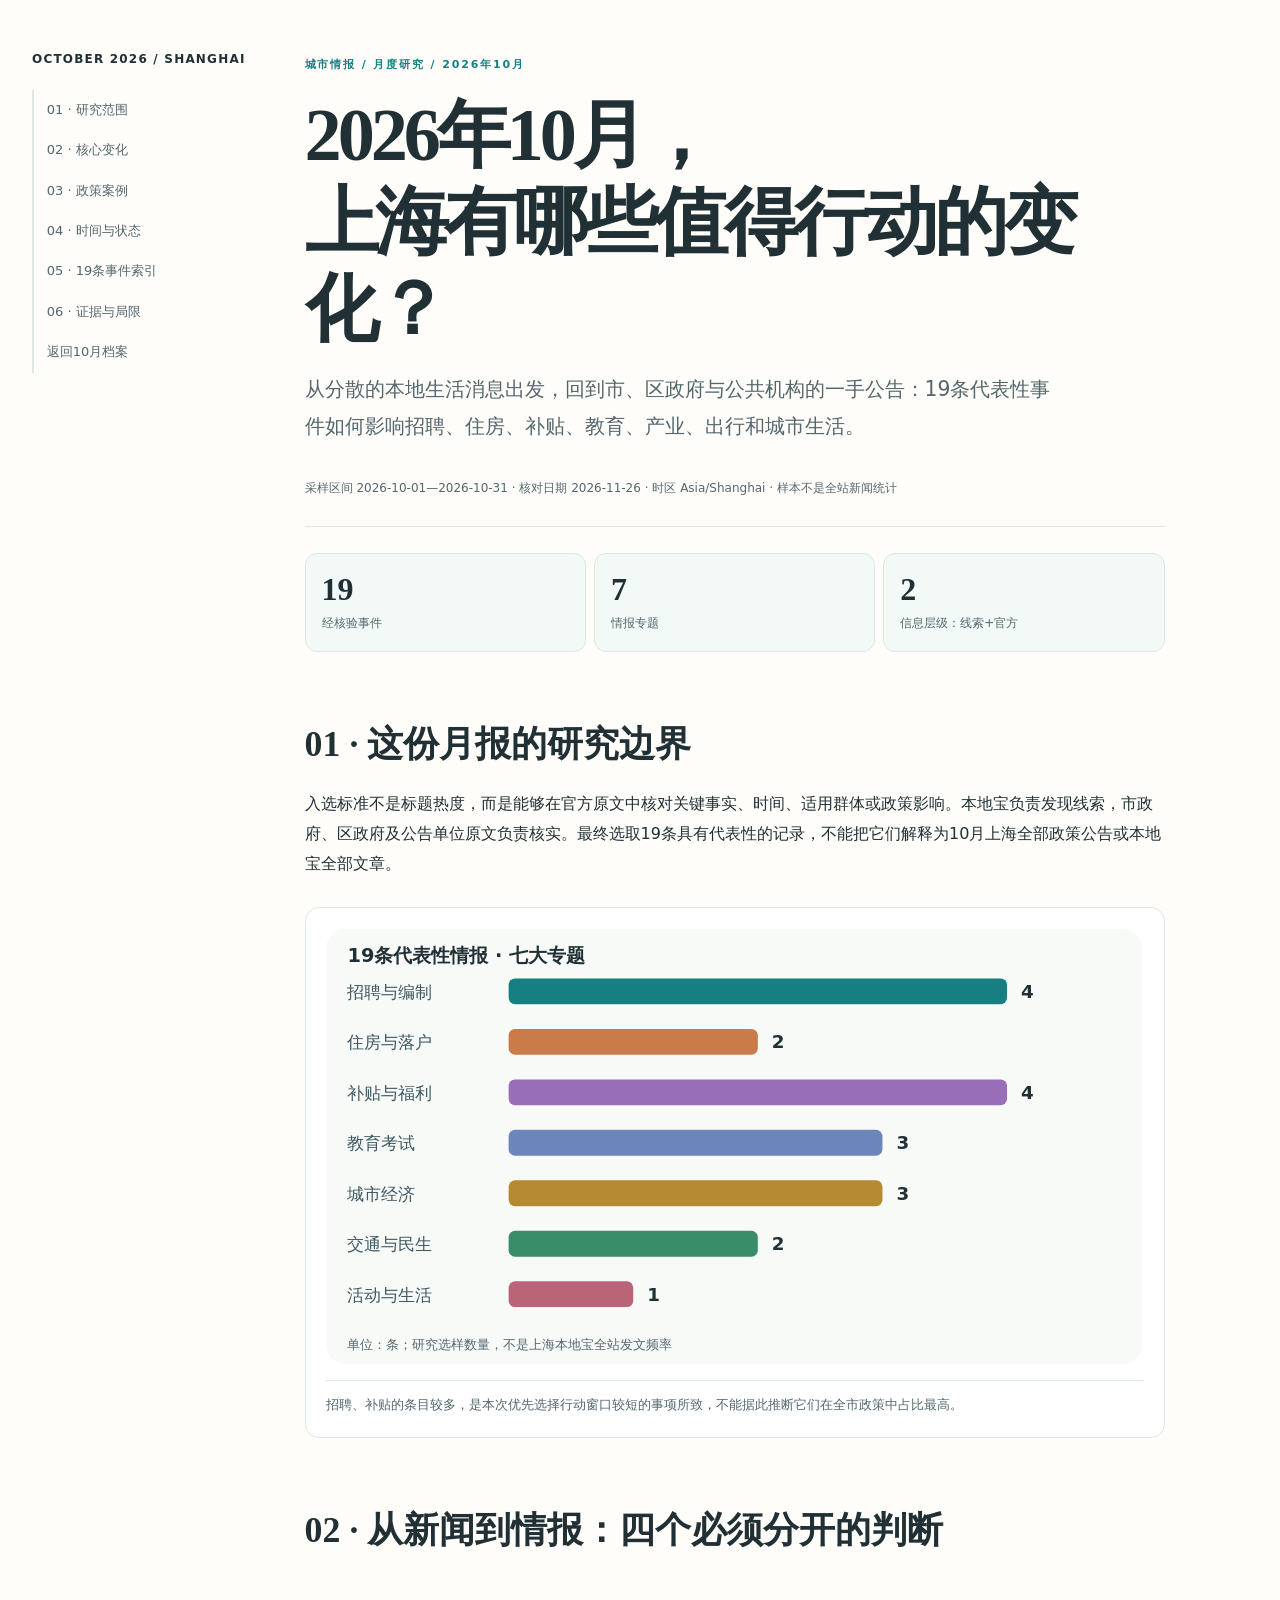
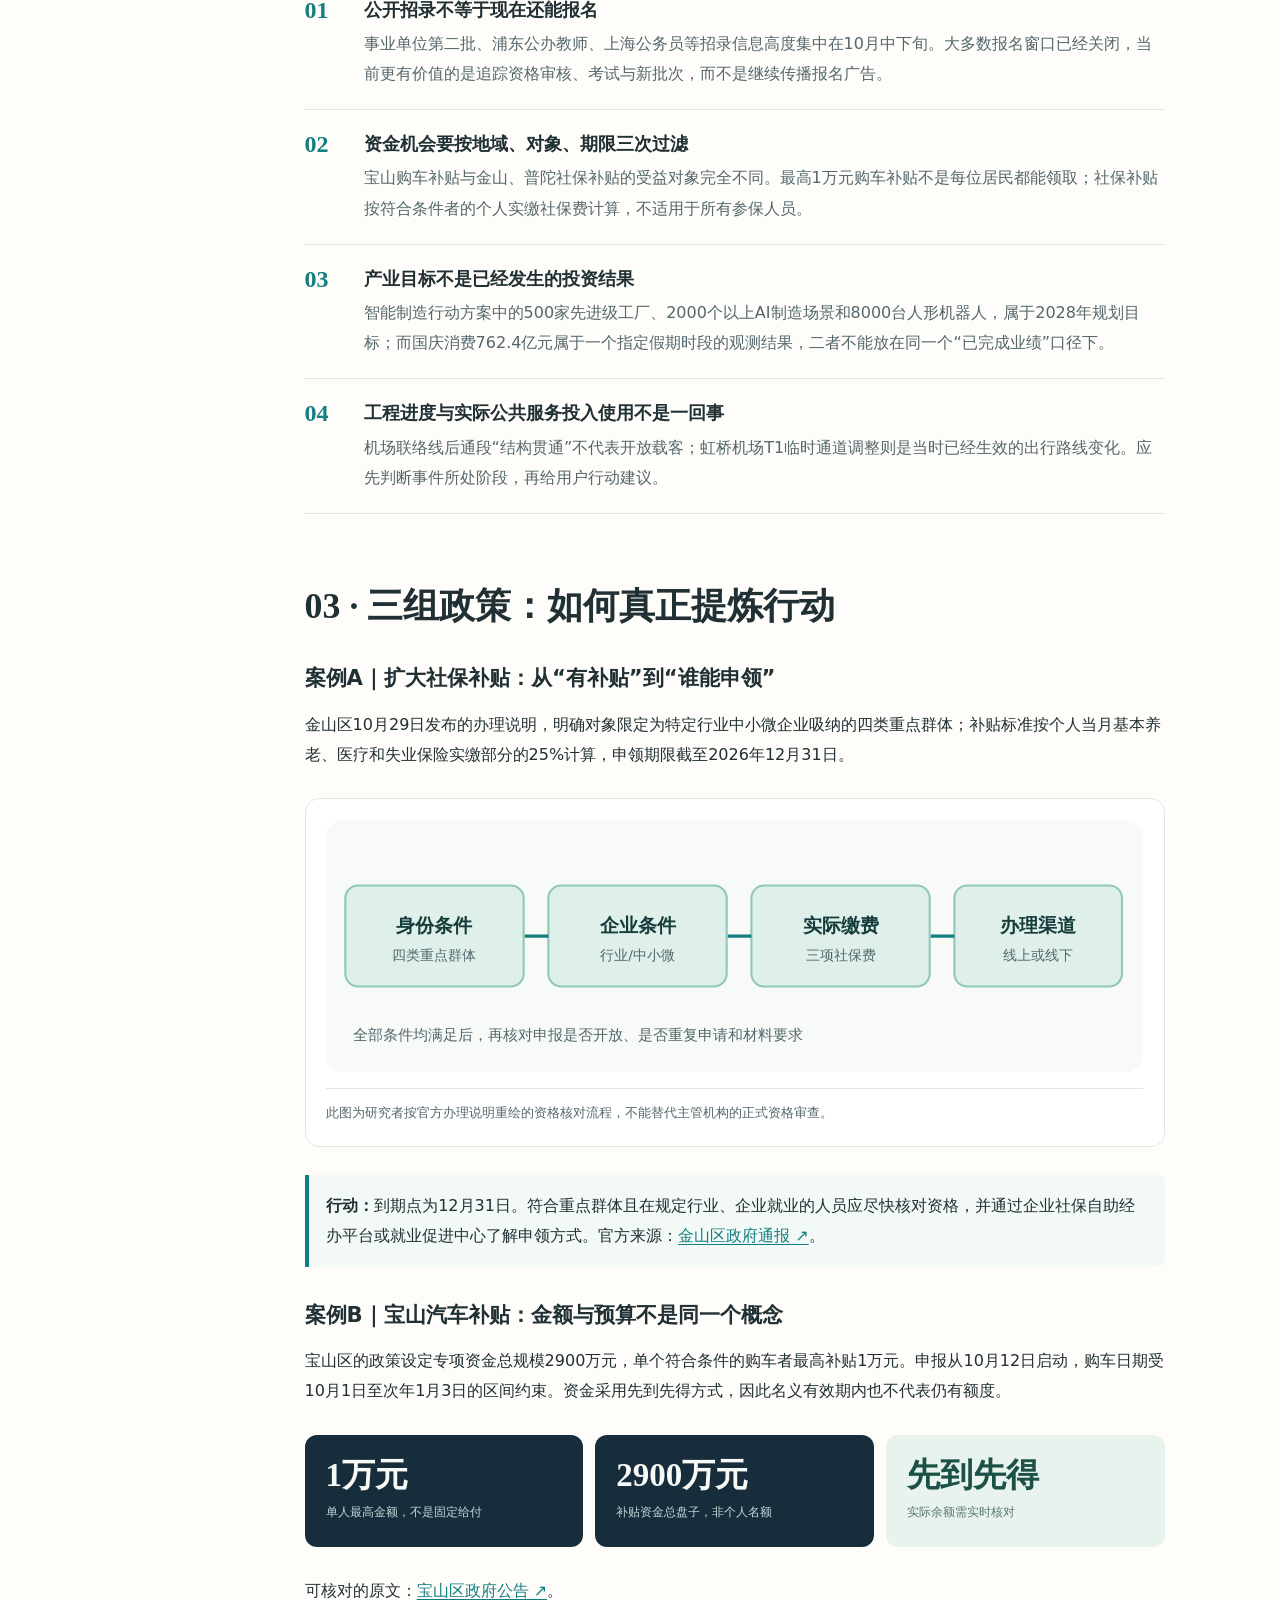
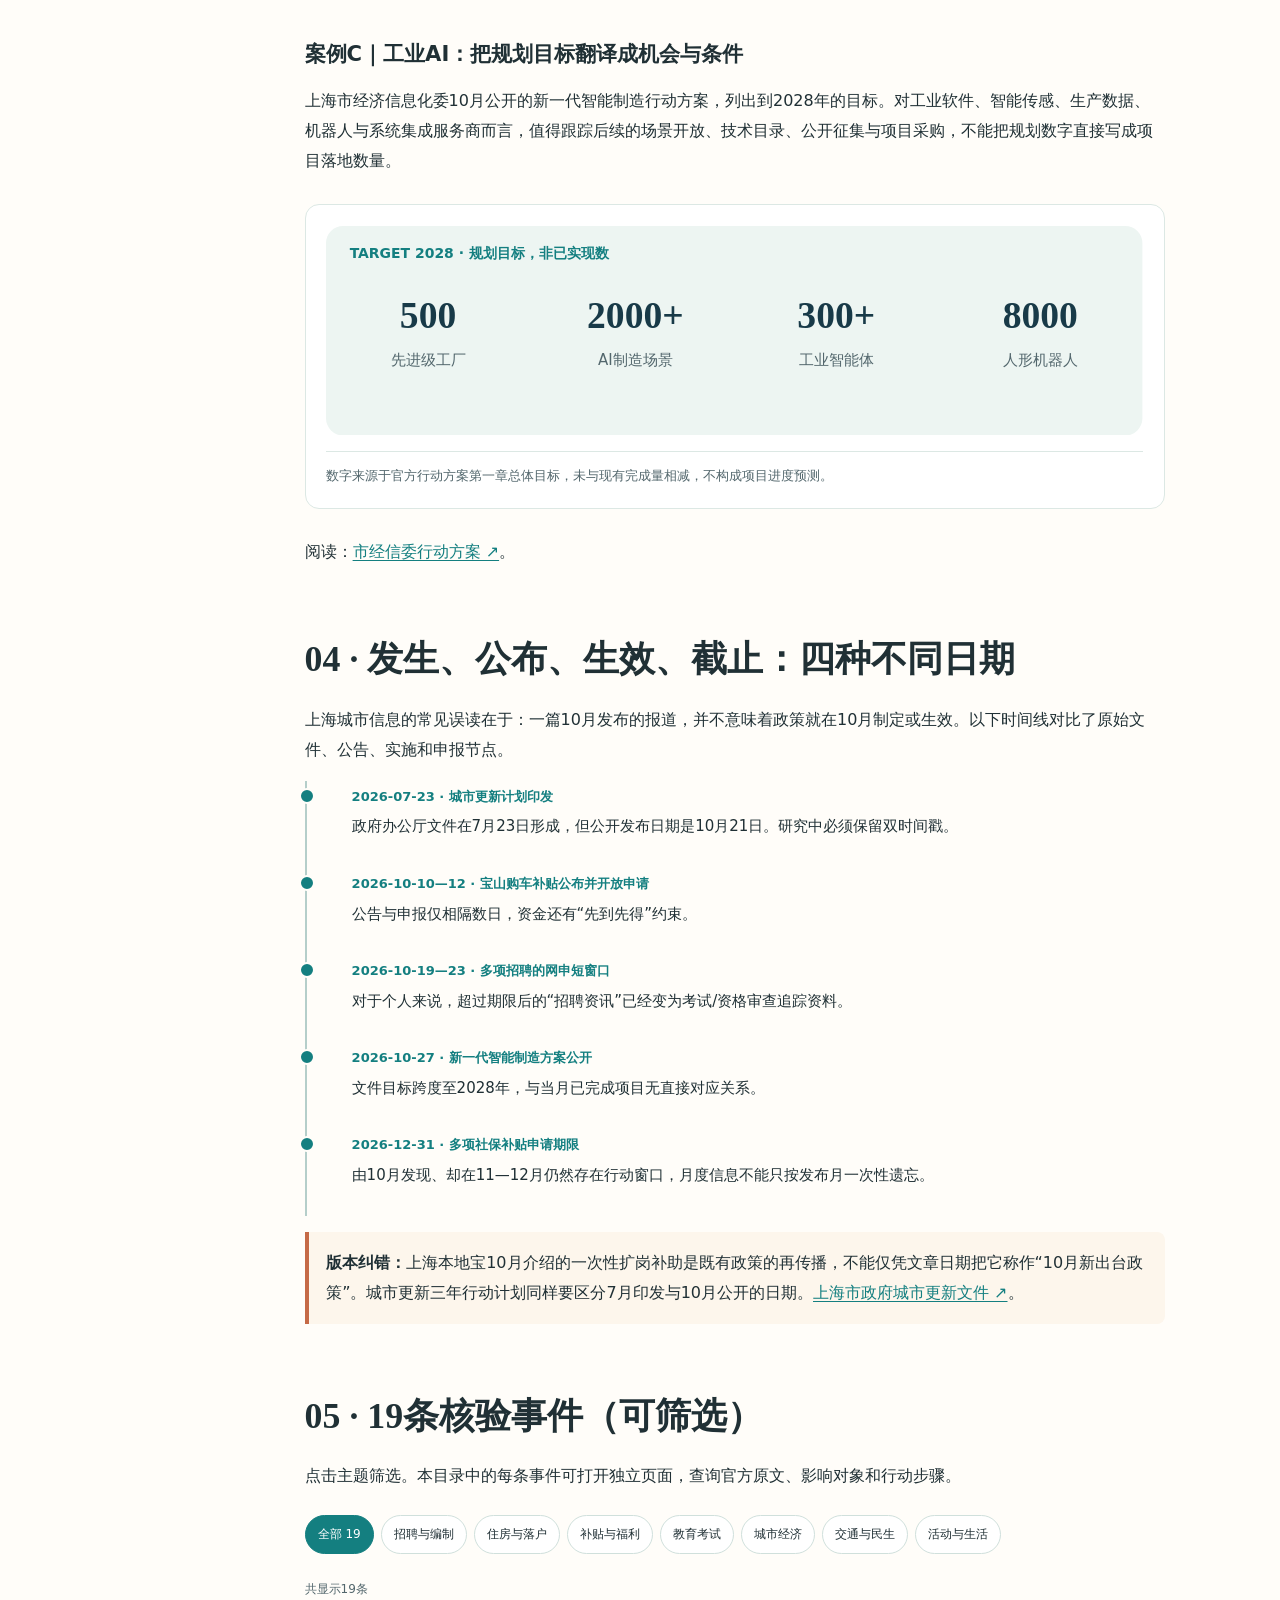
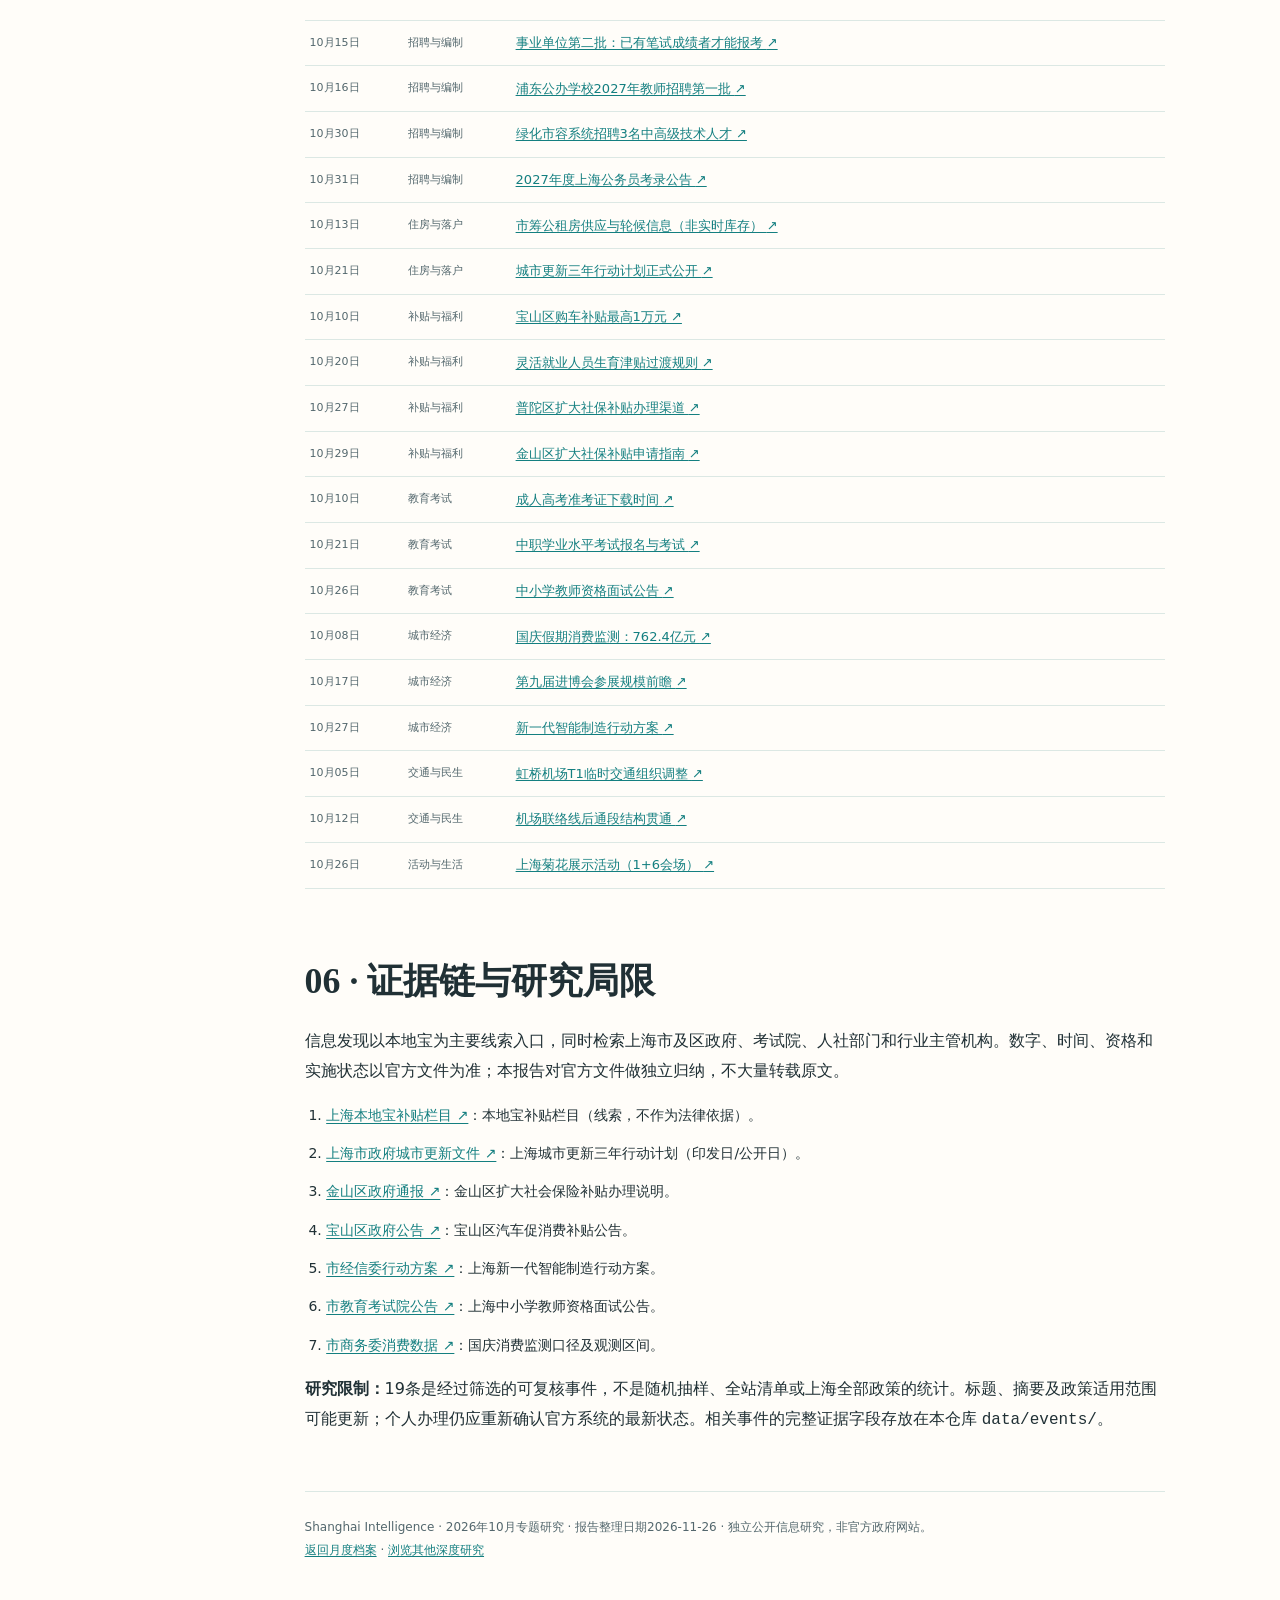
==== content/reports/october-2026-shanghai-intelligence/index.html @ e2b79852 "content: Olah-style October Shanghai monthly research with filterable evidence index" ====
<!doctype html>
<html lang="zh-CN"><head><meta charset="utf-8"><meta name="viewport" content="width=device-width,initial-scale=1">
<meta name="color-scheme" content="light"><meta name="description" content="上海2026年10月19项跨七大专题的城市政策与生活情报：招聘、住房、补贴、教育、经济、交通、活动，基于官方原文的可视化研究。">
<title>上海2026年10月城市情报研究｜Shanghai Intelligence</title>
<style>
:root{--paper:#fffdf9;--ink:#203035;--muted:#53676d;--accent:#147f80;--border:#dce8e4;--surface:#f3f9f6;--orange:#c56a47;--dark:#172d3b}
*{box-sizing:border-box}html{scroll-behavior:smooth}body{background:var(--paper);color:var(--ink);margin:0;font:16px/1.88 system-ui,-apple-system,"PingFang SC","Microsoft YaHei",sans-serif;-webkit-font-smoothing:antialiased}
a{color:var(--accent);text-underline-offset:.18em}a:hover{color:#b36a3f}a:focus-visible,button:focus-visible{outline:3px solid var(--accent);outline-offset:3px}
.skip{position:absolute;left:1rem;top:-100px;background:white;padding:.5rem 1rem;z-index:100}.skip:focus{top:0}
.layout{max-width:1280px;margin:auto;padding:3rem 2rem 7rem;display:grid;grid-template-columns:215px minmax(0,1fr);gap:clamp(2rem,4.5vw,5rem)}.toc{position:sticky;top:2rem;align-self:start;font-size:13px;max-height:calc(100vh - 4rem);overflow-y:auto}.toc strong{display:block;font-size:12px;letter-spacing:.1em;margin-bottom:1.2rem}.toc a{display:block;border-left:2px solid var(--border);padding:.5rem .8rem;text-decoration:none;color:var(--muted)}.toc a:hover{border-color:var(--accent);color:var(--accent)}
article{max-width:860px;min-width:0}.eyebrow{text-transform:uppercase;letter-spacing:.17em;color:var(--accent);font-weight:750;font-size:11px}
h1{font:600 clamp(2.55rem,5.8vw,4.8rem)/1.17 Georgia,"Songti SC","SimSun",serif;letter-spacing:-.055em;margin:.9rem 0 1.15rem}.dek{font-size:clamp(1.11rem,1.8vw,1.27rem);color:var(--muted);line-height:1.8;max-width:750px}.metadata{border-bottom:1px solid var(--border);padding:1rem 0 1.7rem;color:var(--muted);font-size:12px}.summary-grid{display:grid;grid-template-columns:repeat(3,1fr);gap:8px;margin-top:1.6rem}.summary-grid div{border:1px solid var(--border);background:var(--surface);padding:16px;border-radius:12px}.summary-grid strong{font:650 32px/1.2 Georgia,serif;display:block}.summary-grid span{display:block;color:var(--muted);font-size:12px;margin-top:4px}
section{margin-top:4.25rem;scroll-margin-top:2rem}section h2{font:600 clamp(1.65rem,2.8vw,2.25rem)/1.35 Georgia,"Songti SC","SimSun",serif;margin:0 0 1.3rem}section h3{font:600 1.32rem/1.5 system-ui;margin:2rem 0 .7rem}p{margin:1rem 0}figure{margin:1.75rem 0;padding:1.3rem;border-radius:14px;border:1px solid var(--border);background:#fff}figure svg{display:block;max-width:100%;width:100%;height:auto}figcaption{font-size:13px;color:var(--muted);line-height:1.75;border-top:1px solid var(--border);margin-top:1rem;padding-top:.8rem}.note{border-left:4px solid var(--accent);padding:1rem 1.1rem;background:var(--surface);border-radius:0 8px 8px 0}.note.warning{border-color:var(--orange);background:#fdf6ec}.insight{display:grid;grid-template-columns:42px 1fr;gap:17px;padding:20px 0;border-bottom:1px solid var(--border)}.insight .num{font:700 24px/1.2 Georgia;color:var(--accent)}.insight h3{margin:0 0 .4rem;font-size:18px}.insight p{margin:0;color:var(--muted)}
.measures{display:grid;grid-template-columns:repeat(3,1fr);gap:12px;margin:1.8rem 0}.measure{border-radius:12px;background:var(--dark);color:#f7f9f7;padding:21px}.measure strong{font:650 33px/1.2 Georgia;display:block}.measure span{font-size:12px;color:#c6d6d7}.measure.tertiary{background:#e7f3ec;color:#1c5148}.measure.tertiary span{color:#59786e}
.timeline{margin:1rem 0;padding-left:25px;border-left:2px solid #b5ceca}.timeline-item{position:relative;padding:0 0 1.6rem 20px}.timeline-item:before{content:"";position:absolute;left:-33px;top:7px;width:12px;height:12px;border-radius:50%;background:var(--accent);border:2px solid var(--paper)}.timeline-item strong{font-size:13px;color:var(--accent)}.timeline-item p{margin:.1rem 0;font-size:15px}
.control-row{display:flex;flex-wrap:wrap;gap:7px;margin:1.5rem 0}.control-row button{cursor:pointer;background:#fff;border:1px solid #d0e0dc;color:var(--ink);border-radius:20px;padding:7px 12px;font:inherit;font-size:12px}.control-row button[aria-pressed="true"]{background:var(--accent);color:#fff;border-color:var(--accent)}.count{font-size:12px;color:var(--muted)}
.record-list{padding:0;margin:1.2rem 0;list-style:none;border-top:1px solid var(--border)}.record{display:grid;grid-template-columns:88px 98px 1fr;gap:10px;align-items:center;padding:12px 5px;border-bottom:1px solid var(--border);font-size:13px}.record a{line-height:1.55}.record-date,.record-topic{font-size:11px;color:var(--muted)}.record[hidden]{display:none}
.sources{font-size:14px;padding-left:1.35rem}.sources li{margin-bottom:12px;overflow-wrap:anywhere}footer{margin-top:3.5rem;border-top:1px solid var(--border);padding:1.5rem 0;color:var(--muted);font-size:12px}
@media(max-width:900px){.layout{display:block;padding:2rem 1.2rem 5rem}.toc{position:static;max-height:none;border-bottom:1px solid var(--border);padding-bottom:.7rem;margin-bottom:2rem}.toc a{display:inline-block;border-left:0;border-bottom:2px solid transparent;padding:.45rem .3rem}}
@media(max-width:480px){body{font-size:15px}.layout{padding:1.4rem 1rem 4rem}.summary-grid{grid-template-columns:repeat(3,1fr)}.summary-grid div{padding:11px}.summary-grid strong{font-size:25px}.summary-grid span{font-size:10px}.measures{grid-template-columns:1fr}.measure{padding:15px}.measure strong{font-size:26px}.record{grid-template-columns:62px 65px 1fr;gap:5px;font-size:12px}.record-date,.record-topic{font-size:10px}figure{padding:.6rem}section{margin-top:3.1rem}}
@media(prefers-reduced-motion:reduce){html{scroll-behavior:auto}*,*::before,*::after{animation:none!important;transition:none!important}}
@media print{body{background:white;color:black;font-size:11pt}.layout{display:block;padding:0}.toc,.skip,.control-row{display:none!important}figure,.measure,.insight{break-inside:avoid}section{margin-top:1.7rem}.record{break-inside:avoid}}
</style></head><body><a class="skip" href="#content">跳转到正文</a>
<div class="layout"><nav class="toc" aria-label="研究目录"><strong>OCTOBER 2026 / SHANGHAI</strong>
<a href="#overview">01 · 研究范围</a><a href="#signals">02 · 核心变化</a><a href="#cases">03 · 政策案例</a>
<a href="#timing">04 · 时间与状态</a><a href="#records">05 · 19条事件索引</a>
<a href="#sources">06 · 证据与局限</a><a href="/shanghai-intelligence/monthly/2026-10/">返回10月档案</a>
</nav><main id="content"><article>
<header><span class="eyebrow">城市情报 / 月度研究 / 2026年10月</span>
<h1>2026年10月，<br>上海有哪些值得行动的变化？</h1>
<p class="dek">从分散的本地生活消息出发，回到市、区政府与公共机构的一手公告：19条代表性事件如何影响招聘、住房、补贴、教育、产业、出行和城市生活。</p>
<p class="metadata">采样区间 2026-10-01—2026-10-31 · 核对日期 2026-11-26 · 时区 Asia/Shanghai · 样本不是全站新闻统计</p>
<div class="summary-grid"><div><strong>19</strong><span>经核验事件</span></div><div><strong>7</strong><span>情报专题</span></div><div><strong>2</strong><span>信息层级：线索+官方</span></div></div></header>
<section id="overview"><h2>01 · 这份月报的研究边界</h2>
<p>入选标准不是标题热度，而是能够在官方原文中核对关键事实、时间、适用群体或政策影响。本地宝负责发现线索，市政府、区政府及公告单位原文负责核实。最终选取19条具有代表性的记录，不能把它们解释为10月上海全部政策公告或本地宝全部文章。</p>
<figure><svg viewBox="0 0 760 405" role="img" aria-labelledby="fig-topics-title fig-topics-desc" xmlns="http://www.w3.org/2000/svg">
<title id="fig-topics-title">七类主题的研究样本数</title>
<desc id="fig-topics-desc">招聘4条、住房2条、补贴4条、教育3条、经济3条、交通2条、活动1条；合计19条已核验选题，不代表全部文章数量。</desc>
<rect width="760" height="405" rx="18" fill="#f8faf8"/>
<text x="20" y="31" fill="#203035" font-size="18" font-weight="700">19条代表性情报 · 七大专题</text>
<g><text x="20" y="64" fill="#3e5961" font-size="16">招聘与编制</text><rect x="170" y="46" width="464" height="24" rx="6" fill="#177e82"/><text x="647" y="64" fill="#203035" font-size="17" font-weight="700">4</text></g><g><text x="20" y="111" fill="#3e5961" font-size="16">住房与落户</text><rect x="170" y="93" width="232" height="24" rx="6" fill="#c97b49"/><text x="415" y="111" fill="#203035" font-size="17" font-weight="700">2</text></g><g><text x="20" y="158" fill="#3e5961" font-size="16">补贴与福利</text><rect x="170" y="140" width="464" height="24" rx="6" fill="#996eb8"/><text x="647" y="158" fill="#203035" font-size="17" font-weight="700">4</text></g><g><text x="20" y="205" fill="#3e5961" font-size="16">教育考试</text><rect x="170" y="187" width="348" height="24" rx="6" fill="#6b86bb"/><text x="531" y="205" fill="#203035" font-size="17" font-weight="700">3</text></g><g><text x="20" y="252" fill="#3e5961" font-size="16">城市经济</text><rect x="170" y="234" width="348" height="24" rx="6" fill="#b58a33"/><text x="531" y="252" fill="#203035" font-size="17" font-weight="700">3</text></g><g><text x="20" y="299" fill="#3e5961" font-size="16">交通与民生</text><rect x="170" y="281" width="232" height="24" rx="6" fill="#398d69"/><text x="415" y="299" fill="#203035" font-size="17" font-weight="700">2</text></g><g><text x="20" y="346" fill="#3e5961" font-size="16">活动与生活</text><rect x="170" y="328" width="116" height="24" rx="6" fill="#ba6478"/><text x="299" y="346" fill="#203035" font-size="17" font-weight="700">1</text></g>
<text x="20" y="391" fill="#53676d" font-size="12">单位：条；研究选样数量，不是上海本地宝全站发文频率</text>
</svg><figcaption>招聘、补贴的条目较多，是本次优先选择行动窗口较短的事项所致，不能据此推断它们在全市政策中占比最高。</figcaption></figure>
</section>
<section id="signals"><h2>02 · 从新闻到情报：四个必须分开的判断</h2>
<div class="insight"><span class="num">01</span><div><h3>公开招录不等于现在还能报名</h3><p>事业单位第二批、浦东公办教师、上海公务员等招录信息高度集中在10月中下旬。大多数报名窗口已经关闭，当前更有价值的是追踪资格审核、考试与新批次，而不是继续传播报名广告。</p></div></div>
<div class="insight"><span class="num">02</span><div><h3>资金机会要按地域、对象、期限三次过滤</h3><p>宝山购车补贴与金山、普陀社保补贴的受益对象完全不同。最高1万元购车补贴不是每位居民都能领取；社保补贴按符合条件者的个人实缴社保费计算，不适用于所有参保人员。</p></div></div>
<div class="insight"><span class="num">03</span><div><h3>产业目标不是已经发生的投资结果</h3><p>智能制造行动方案中的500家先进级工厂、2000个以上AI制造场景和8000台人形机器人，属于2028年规划目标；而国庆消费762.4亿元属于一个指定假期时段的观测结果，二者不能放在同一个“已完成业绩”口径下。</p></div></div>
<div class="insight"><span class="num">04</span><div><h3>工程进度与实际公共服务投入使用不是一回事</h3><p>机场联络线后通段“结构贯通”不代表开放载客；虹桥机场T1临时通道调整则是当时已经生效的出行路线变化。应先判断事件所处阶段，再给用户行动建议。</p></div></div>
</section>
<section id="cases"><h2>03 · 三组政策：如何真正提炼行动</h2>
<h3>案例A｜扩大社保补贴：从“有补贴”到“谁能申领”</h3>
<p>金山区10月29日发布的办理说明，明确对象限定为特定行业中小微企业吸纳的四类重点群体；补贴标准按个人当月基本养老、医疗和失业保险实缴部分的25%计算，申领期限截至2026年12月31日。</p>
<figure><svg viewBox="0 0 760 235" xmlns="http://www.w3.org/2000/svg" role="img" aria-labelledby="social-title social-desc">
<title id="social-title">社会保险补贴资格判断的四步流程</title><desc id="social-desc">依次核对人员身份、企业行业与规模、实际缴费及申请渠道，最终才可判断是否符合补贴要求。</desc>
<rect width="760" height="235" fill="#f7faf7" rx="16"/>
<g fill="#dff0eb" stroke="#91c8b9" stroke-width="2"><rect x="18" y="61" width="166" height="94" rx="12"/><rect x="207" y="61" width="166" height="94" rx="12"/><rect x="396" y="61" width="166" height="94" rx="12"/><rect x="585" y="61" width="156" height="94" rx="12"/></g>
<g font-size="18" fill="#163d3b" font-weight="700" text-anchor="middle"><text x="101" y="104">身份条件</text><text x="290" y="104">企业条件</text><text x="479" y="104">实际缴费</text><text x="663" y="104">办理渠道</text></g>
<g font-size="13" fill="#53676d" text-anchor="middle"><text x="101" y="130">四类重点群体</text><text x="290" y="130">行业/中小微</text><text x="479" y="130">三项社保费</text><text x="663" y="130">线上或线下</text></g>
<path d="M185 108 H207 M374 108 H396 M563 108 H585" stroke="#147f80" stroke-width="3"/>
<text x="25" y="205" font-size="14" fill="#53676d">全部条件均满足后，再核对申报是否开放、是否重复申请和材料要求</text>
</svg><figcaption>此图为研究者按官方办理说明重绘的资格核对流程，不能替代主管机构的正式资格审查。</figcaption></figure>
<div class="note"><strong>行动：</strong>到期点为12月31日。符合重点群体且在规定行业、企业就业的人员应尽快核对资格，并通过企业社保自助经办平台或就业促进中心了解申领方式。官方来源：<a href="https://www.shanghai.gov.cn/nw17239/20261029/f8ce0cc87a0a4ac1a23df47d283792b6.html" rel="noopener noreferrer" target="_blank">金山区政府通报 ↗</a>。</div>
<h3>案例B｜宝山汽车补贴：金额与预算不是同一个概念</h3>
<p>宝山区的政策设定专项资金总规模2900万元，单个符合条件的购车者最高补贴1万元。申报从10月12日启动，购车日期受10月1日至次年1月3日的区间约束。资金采用先到先得方式，因此名义有效期内也不代表仍有额度。</p>
<div class="measures"><div class="measure"><strong>1万元</strong><span>单人最高金额，不是固定给付</span></div><div class="measure"><strong>2900万元</strong><span>补贴资金总盘子，非个人名额</span></div><div class="measure tertiary"><strong>先到先得</strong><span>实际余额需实时核对</span></div></div>
<p>可核对的原文：<a href="https://www.shanghai.gov.cn/nw17239/20261010/04f1cdb21dbd437f953118eec2b263bb.html" rel="noopener noreferrer" target="_blank">宝山区政府公告 ↗</a>。</p>
<h3>案例C｜工业AI：把规划目标翻译成机会与条件</h3>
<p>上海市经济信息化委10月公开的新一代智能制造行动方案，列出到2028年的目标。对工业软件、智能传感、生产数据、机器人与系统集成服务商而言，值得跟踪后续的场景开放、技术目录、公开征集与项目采购，不能把规划数字直接写成项目落地数量。</p>
<figure><svg viewBox="0 0 760 195" role="img" aria-labelledby="ai-title ai-desc" xmlns="http://www.w3.org/2000/svg">
<title id="ai-title">上海2028年智能制造行动方案的四个规划指标</title><desc id="ai-desc">500家先进级智能工厂、2000个以上人工智能制造场景、300个以上高水平智能体、推动8000台人形机器人进入工厂；均为未来规划目标。</desc>
<rect width="760" height="195" fill="#edf5f2" rx="16"/>
<g fill="#183a48" font-family="Georgia,serif" font-weight="700" font-size="35" text-anchor="middle">
<text x="95" y="95">500</text><text x="288" y="95">2000+</text><text x="475" y="95">300+</text><text x="665" y="95">8000</text></g>
<g fill="#53676d" font-size="14" text-anchor="middle"><text x="95" y="129">先进级工厂</text><text x="288" y="129">AI制造场景</text><text x="475" y="129">工业智能体</text><text x="665" y="129">人形机器人</text></g>
<text x="22" y="30" font-size="13" fill="#147f80" font-weight="700">TARGET 2028 · 规划目标，非已实现数</text>
</svg><figcaption>数字来源于官方行动方案第一章总体目标，未与现有完成量相减，不构成项目进度预测。</figcaption></figure>
<p>阅读：<a href="https://www.shanghai.gov.cn/gwk/search/content/b04b3f2de4c44304ae05dcf3d7e1f6f8" rel="noopener noreferrer" target="_blank">市经信委行动方案 ↗</a>。</p>
</section>
<section id="timing"><h2>04 · 发生、公布、生效、截止：四种不同日期</h2>
<p>上海城市信息的常见误读在于：一篇10月发布的报道，并不意味着政策就在10月制定或生效。以下时间线对比了原始文件、公告、实施和申报节点。</p>
<div class="timeline">
<div class="timeline-item"><strong>2026-07-23 · 城市更新计划印发</strong><p>政府办公厅文件在7月23日形成，但公开发布日期是10月21日。研究中必须保留双时间戳。</p></div>
<div class="timeline-item"><strong>2026-10-10—12 · 宝山购车补贴公布并开放申请</strong><p>公告与申报仅相隔数日，资金还有“先到先得”约束。</p></div>
<div class="timeline-item"><strong>2026-10-19—23 · 多项招聘的网申短窗口</strong><p>对于个人来说，超过期限后的“招聘资讯”已经变为考试/资格审查追踪资料。</p></div>
<div class="timeline-item"><strong>2026-10-27 · 新一代智能制造方案公开</strong><p>文件目标跨度至2028年，与当月已完成项目无直接对应关系。</p></div>
<div class="timeline-item"><strong>2026-12-31 · 多项社保补贴申请期限</strong><p>由10月发现、却在11—12月仍然存在行动窗口，月度信息不能只按发布月一次性遗忘。</p></div>
</div>
<div class="note warning"><strong>版本纠错：</strong>上海本地宝10月介绍的一次性扩岗补助是既有政策的再传播，不能仅凭文章日期把它称作“10月新出台政策”。城市更新三年行动计划同样要区分7月印发与10月公开的日期。<a href="https://www.shanghai.gov.cn/nw44142/20261021/4f07ab8fed2e4eb4b457b3eb519c3af1.html" rel="noopener noreferrer" target="_blank">上海市政府城市更新文件 ↗</a>。</div>
</section>
<section id="records"><h2>05 · 19条核验事件（可筛选）</h2>
<p>点击主题筛选。本目录中的每条事件可打开独立页面，查询官方原文、影响对象和行动步骤。</p>
<div class="control-row" role="group" aria-label="专题筛选">
<button type="button" data-filter="all" aria-pressed="true">全部 19</button><button type="button" data-filter="jobs" aria-pressed="false">招聘与编制</button><button type="button" data-filter="housing" aria-pressed="false">住房与落户</button><button type="button" data-filter="benefits" aria-pressed="false">补贴与福利</button><button type="button" data-filter="education" aria-pressed="false">教育考试</button><button type="button" data-filter="economy" aria-pressed="false">城市经济</button><button type="button" data-filter="mobility" aria-pressed="false">交通与民生</button><button type="button" data-filter="lifestyle" aria-pressed="false">活动与生活</button></div>
<p class="count" id="filter-count" aria-live="polite">共显示19条</p>
<ol class="record-list" id="record-list"><li class="record" data-topic="jobs"><span class="record-date">10月15日</span><span class="record-topic">招聘与编制</span><a href="/shanghai-intelligence/events/sh-oct2026-public-institution-recruitment/">事业单位第二批：已有笔试成绩者才能报考 <span aria-hidden="true">↗</span></a></li><li class="record" data-topic="jobs"><span class="record-date">10月16日</span><span class="record-topic">招聘与编制</span><a href="/shanghai-intelligence/events/pudong-oct2026-teacher-recruitment-2027/">浦东公办学校2027年教师招聘第一批 <span aria-hidden="true">↗</span></a></li><li class="record" data-topic="jobs"><span class="record-date">10月30日</span><span class="record-topic">招聘与编制</span><a href="/shanghai-intelligence/events/sh-oct2026-greenery-specialist-recruitment/">绿化市容系统招聘3名中高级技术人才 <span aria-hidden="true">↗</span></a></li><li class="record" data-topic="jobs"><span class="record-date">10月31日</span><span class="record-topic">招聘与编制</span><a href="/shanghai-intelligence/events/sh-oct2026-civil-service-2027/">2027年度上海公务员考录公告 <span aria-hidden="true">↗</span></a></li><li class="record" data-topic="housing"><span class="record-date">10月13日</span><span class="record-topic">住房与落户</span><a href="/shanghai-intelligence/events/sh-oct2026-rental-housing-public-supply/">市筹公租房供应与轮候信息（非实时库存） <span aria-hidden="true">↗</span></a></li><li class="record" data-topic="housing"><span class="record-date">10月21日</span><span class="record-topic">住房与落户</span><a href="/shanghai-intelligence/events/sh-oct2026-urban-renewal-2026-2028/">城市更新三年行动计划正式公开 <span aria-hidden="true">↗</span></a></li><li class="record" data-topic="benefits"><span class="record-date">10月10日</span><span class="record-topic">补贴与福利</span><a href="/shanghai-intelligence/events/baoshan-oct2026-car-purchase-subsidy/">宝山区购车补贴最高1万元 <span aria-hidden="true">↗</span></a></li><li class="record" data-topic="benefits"><span class="record-date">10月20日</span><span class="record-topic">补贴与福利</span><a href="/shanghai-intelligence/events/sh-oct2026-flexible-employment-maternity/">灵活就业人员生育津贴过渡规则 <span aria-hidden="true">↗</span></a></li><li class="record" data-topic="benefits"><span class="record-date">10月27日</span><span class="record-topic">补贴与福利</span><a href="/shanghai-intelligence/events/putuo-oct2026-expanded-social-insurance-guide/">普陀区扩大社保补贴办理渠道 <span aria-hidden="true">↗</span></a></li><li class="record" data-topic="benefits"><span class="record-date">10月29日</span><span class="record-topic">补贴与福利</span><a href="/shanghai-intelligence/events/jinshan-oct2026-expanded-social-insurance/">金山区扩大社保补贴申请指南 <span aria-hidden="true">↗</span></a></li><li class="record" data-topic="education"><span class="record-date">10月10日</span><span class="record-topic">教育考试</span><a href="/shanghai-intelligence/events/sh-oct2026-adult-exam-ticket/">成人高考准考证下载时间 <span aria-hidden="true">↗</span></a></li><li class="record" data-topic="education"><span class="record-date">10月21日</span><span class="record-topic">教育考试</span><a href="/shanghai-intelligence/events/sh-oct2026-vocational-academic-exam/">中职学业水平考试报名与考试 <span aria-hidden="true">↗</span></a></li><li class="record" data-topic="education"><span class="record-date">10月26日</span><span class="record-topic">教育考试</span><a href="/shanghai-intelligence/events/sh-oct2026-teacher-cert-interview/">中小学教师资格面试公告 <span aria-hidden="true">↗</span></a></li><li class="record" data-topic="economy"><span class="record-date">10月08日</span><span class="record-topic">城市经济</span><a href="/shanghai-intelligence/events/sh-oct2026-national-day-consumption-data/">国庆假期消费监测：762.4亿元 <span aria-hidden="true">↗</span></a></li><li class="record" data-topic="economy"><span class="record-date">10月17日</span><span class="record-topic">城市经济</span><a href="/shanghai-intelligence/events/sh-oct2026-ciie-exhibitor-brief/">第九届进博会参展规模前瞻 <span aria-hidden="true">↗</span></a></li><li class="record" data-topic="economy"><span class="record-date">10月27日</span><span class="record-topic">城市经济</span><a href="/shanghai-intelligence/events/sh-oct2026-ai-manufacturing-plan/">新一代智能制造行动方案 <span aria-hidden="true">↗</span></a></li><li class="record" data-topic="mobility"><span class="record-date">10月05日</span><span class="record-topic">交通与民生</span><a href="/shanghai-intelligence/events/sh-oct2026-hongqiao-airport-t1-walkway/">虹桥机场T1临时交通组织调整 <span aria-hidden="true">↗</span></a></li><li class="record" data-topic="mobility"><span class="record-date">10月12日</span><span class="record-topic">交通与民生</span><a href="/shanghai-intelligence/events/sh-oct2026-airport-link-structural-progress/">机场联络线后通段结构贯通 <span aria-hidden="true">↗</span></a></li><li class="record" data-topic="lifestyle"><span class="record-date">10月26日</span><span class="record-topic">活动与生活</span><a href="/shanghai-intelligence/events/sh-oct2026-chrysanthemum-citywide-festival/">上海菊花展示活动（1+6会场） <span aria-hidden="true">↗</span></a></li></ol>
</section>
<section id="sources"><h2>06 · 证据链与研究局限</h2>
<p>信息发现以本地宝为主要线索入口，同时检索上海市及区政府、考试院、人社部门和行业主管机构。数字、时间、资格和实施状态以官方文件为准；本报告对官方文件做独立归纳，不大量转载原文。</p>
<ol class="sources">
<li><a href="https://sh.bendibao.com/zffw/butie/list2.htm" rel="noopener noreferrer" target="_blank">上海本地宝补贴栏目 ↗</a>：本地宝补贴栏目（线索，不作为法律依据）。</li>
<li><a href="https://www.shanghai.gov.cn/nw44142/20261021/4f07ab8fed2e4eb4b457b3eb519c3af1.html" rel="noopener noreferrer" target="_blank">上海市政府城市更新文件 ↗</a>：上海城市更新三年行动计划（印发日/公开日）。</li>
<li><a href="https://www.shanghai.gov.cn/nw17239/20261029/f8ce0cc87a0a4ac1a23df47d283792b6.html" rel="noopener noreferrer" target="_blank">金山区政府通报 ↗</a>：金山区扩大社会保险补贴办理说明。</li>
<li><a href="https://www.shanghai.gov.cn/nw17239/20261010/04f1cdb21dbd437f953118eec2b263bb.html" rel="noopener noreferrer" target="_blank">宝山区政府公告 ↗</a>：宝山区汽车促消费补贴公告。</li>
<li><a href="https://www.shanghai.gov.cn/gwk/search/content/b04b3f2de4c44304ae05dcf3d7e1f6f8" rel="noopener noreferrer" target="_blank">市经信委行动方案 ↗</a>：上海新一代智能制造行动方案。</li>
<li><a href="https://www.shmeea.edu.cn/page/05500/20261026/20640.html" rel="noopener noreferrer" target="_blank">市教育考试院公告 ↗</a>：上海中小学教师资格面试公告。</li>
<li><a href="https://www.shanghai.gov.cn/nw31406/20261008/42d702238eae47269468849d17a93448.html" rel="noopener noreferrer" target="_blank">市商务委消费数据 ↗</a>：国庆消费监测口径及观测区间。</li>
</ol>
<p><strong>研究限制：</strong>19条是经过筛选的可复核事件，不是随机抽样、全站清单或上海全部政策的统计。标题、摘要及政策适用范围可能更新；个人办理仍应重新确认官方系统的最新状态。相关事件的完整证据字段存放在本仓库 <code>data/events/</code>。</p>
</section>
<footer>Shanghai Intelligence · 2026年10月专题研究 · 报告整理日期2026-11-26 · 独立公开信息研究，非官方政府网站。<br>
<a href="/shanghai-intelligence/monthly/2026-10/">返回月度档案</a> · <a href="/shanghai-intelligence/reports/">浏览其他深度研究</a></footer>
</article></main></div>
<script>(function(){"use strict";var buttons=[...document.querySelectorAll("[data-filter]")],rows=[...document.querySelectorAll(".record")],count=document.querySelector("#filter-count");
function select(topic){var shown=0;rows.forEach(function(row){var keep=topic==="all"||row.dataset.topic===topic;row.hidden=!keep;if(keep)shown++;});buttons.forEach(function(button){button.setAttribute("aria-pressed",String(button.dataset.filter===topic));});count.textContent="共显示"+shown+"条";}
buttons.forEach(function(button){button.addEventListener("click",function(){select(button.dataset.filter);});});select("all");})();</script>
</body></html>
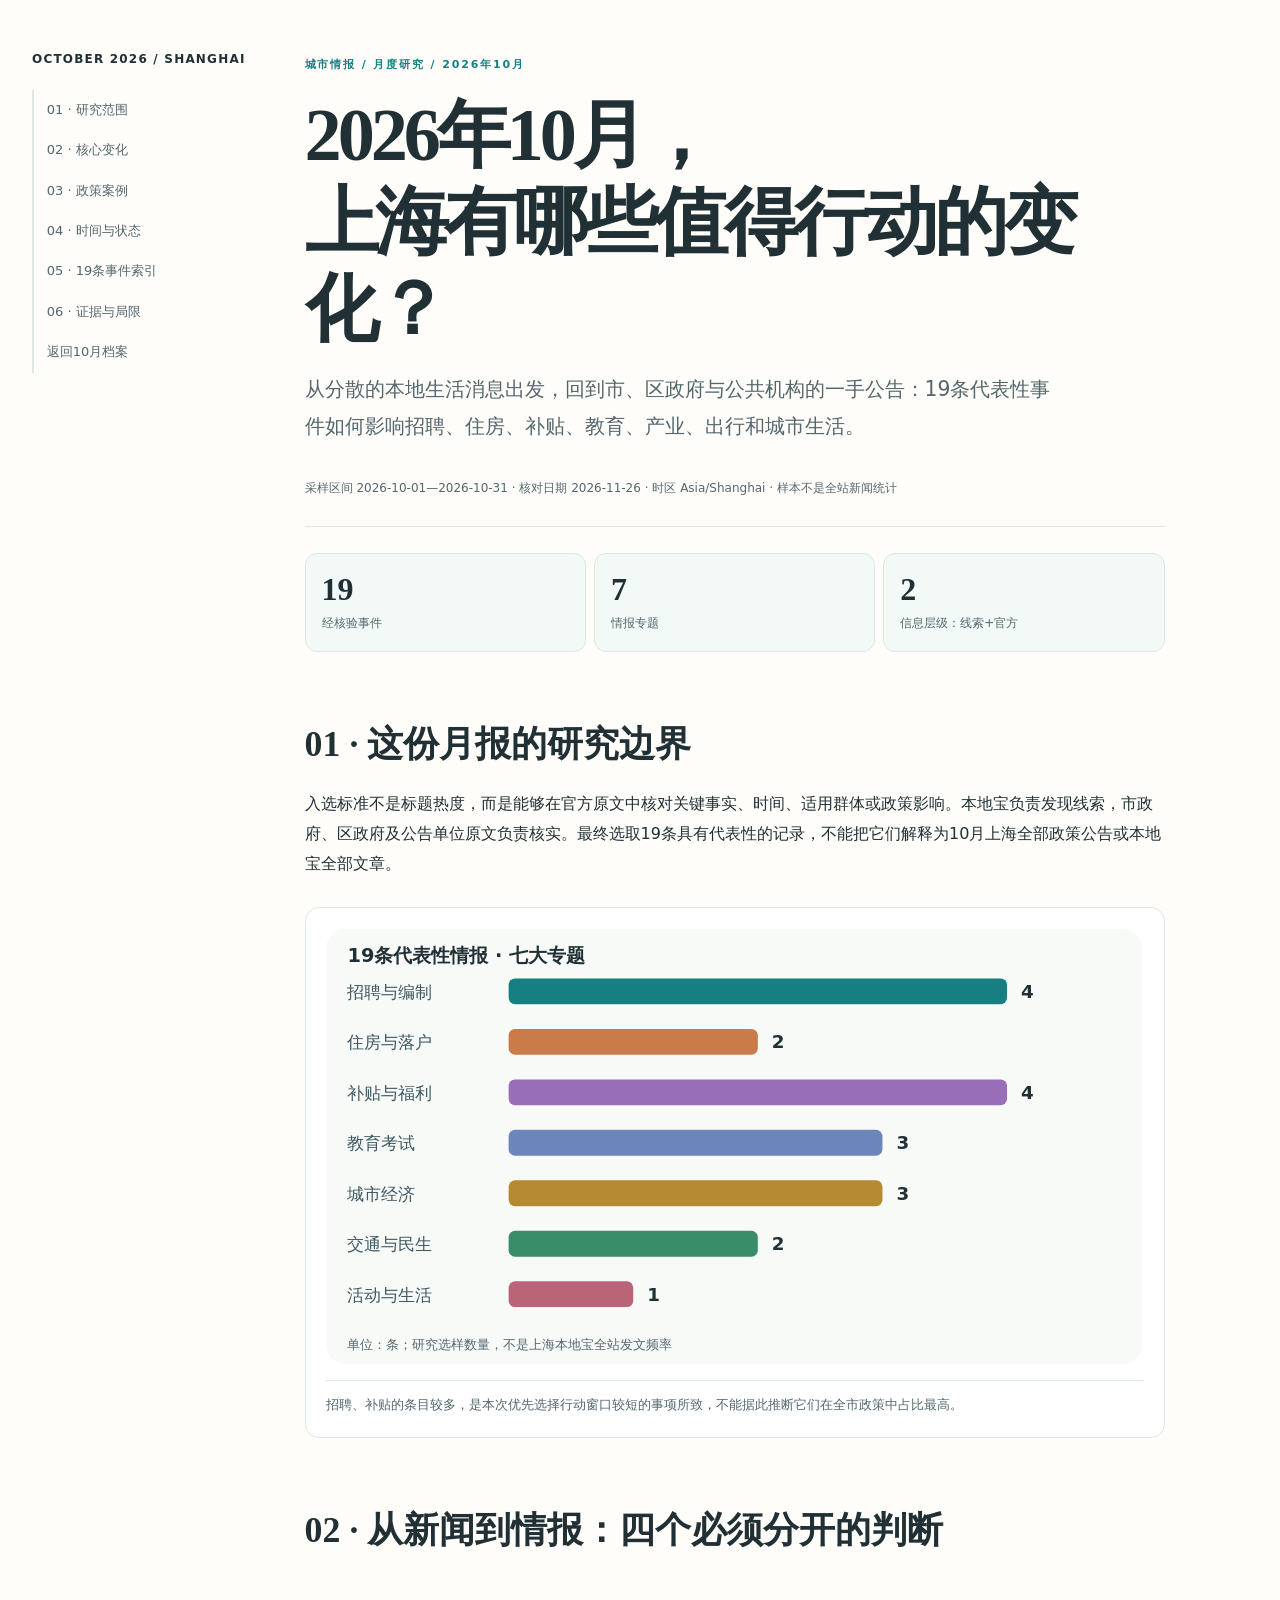
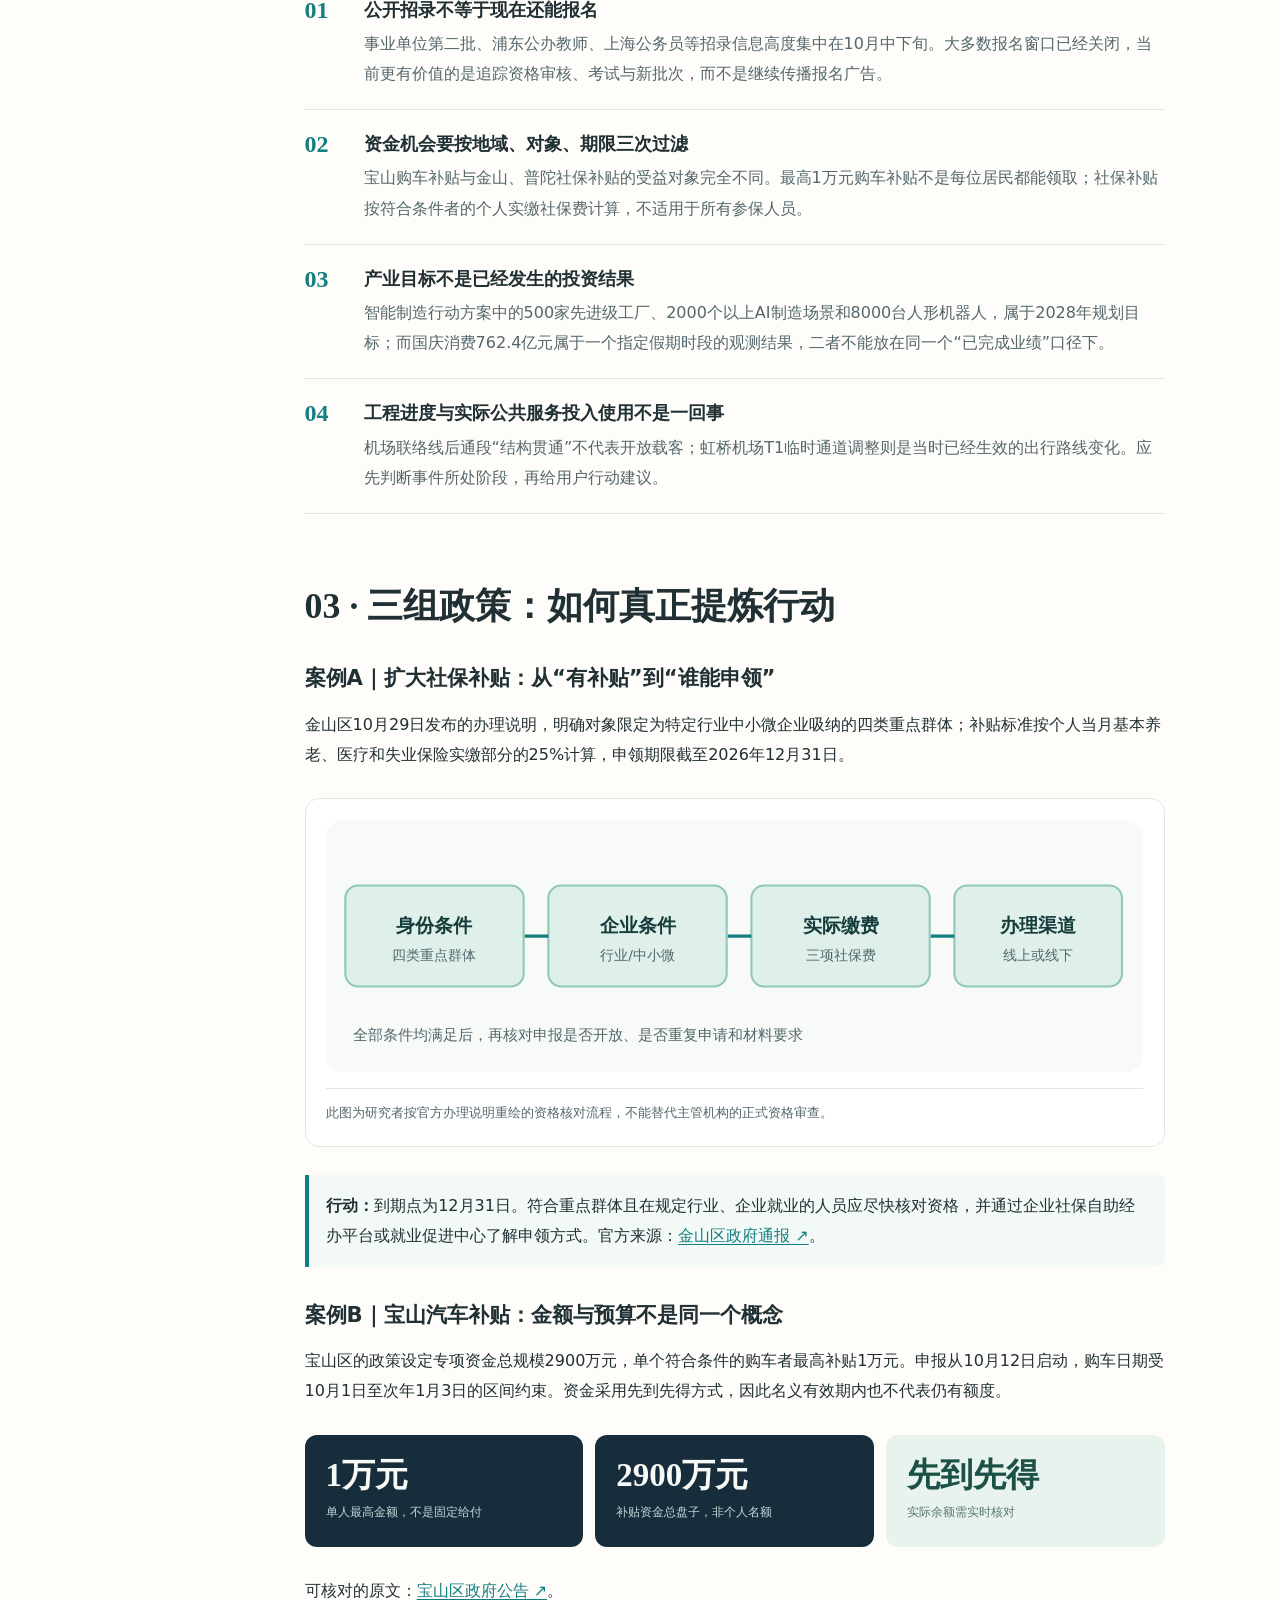
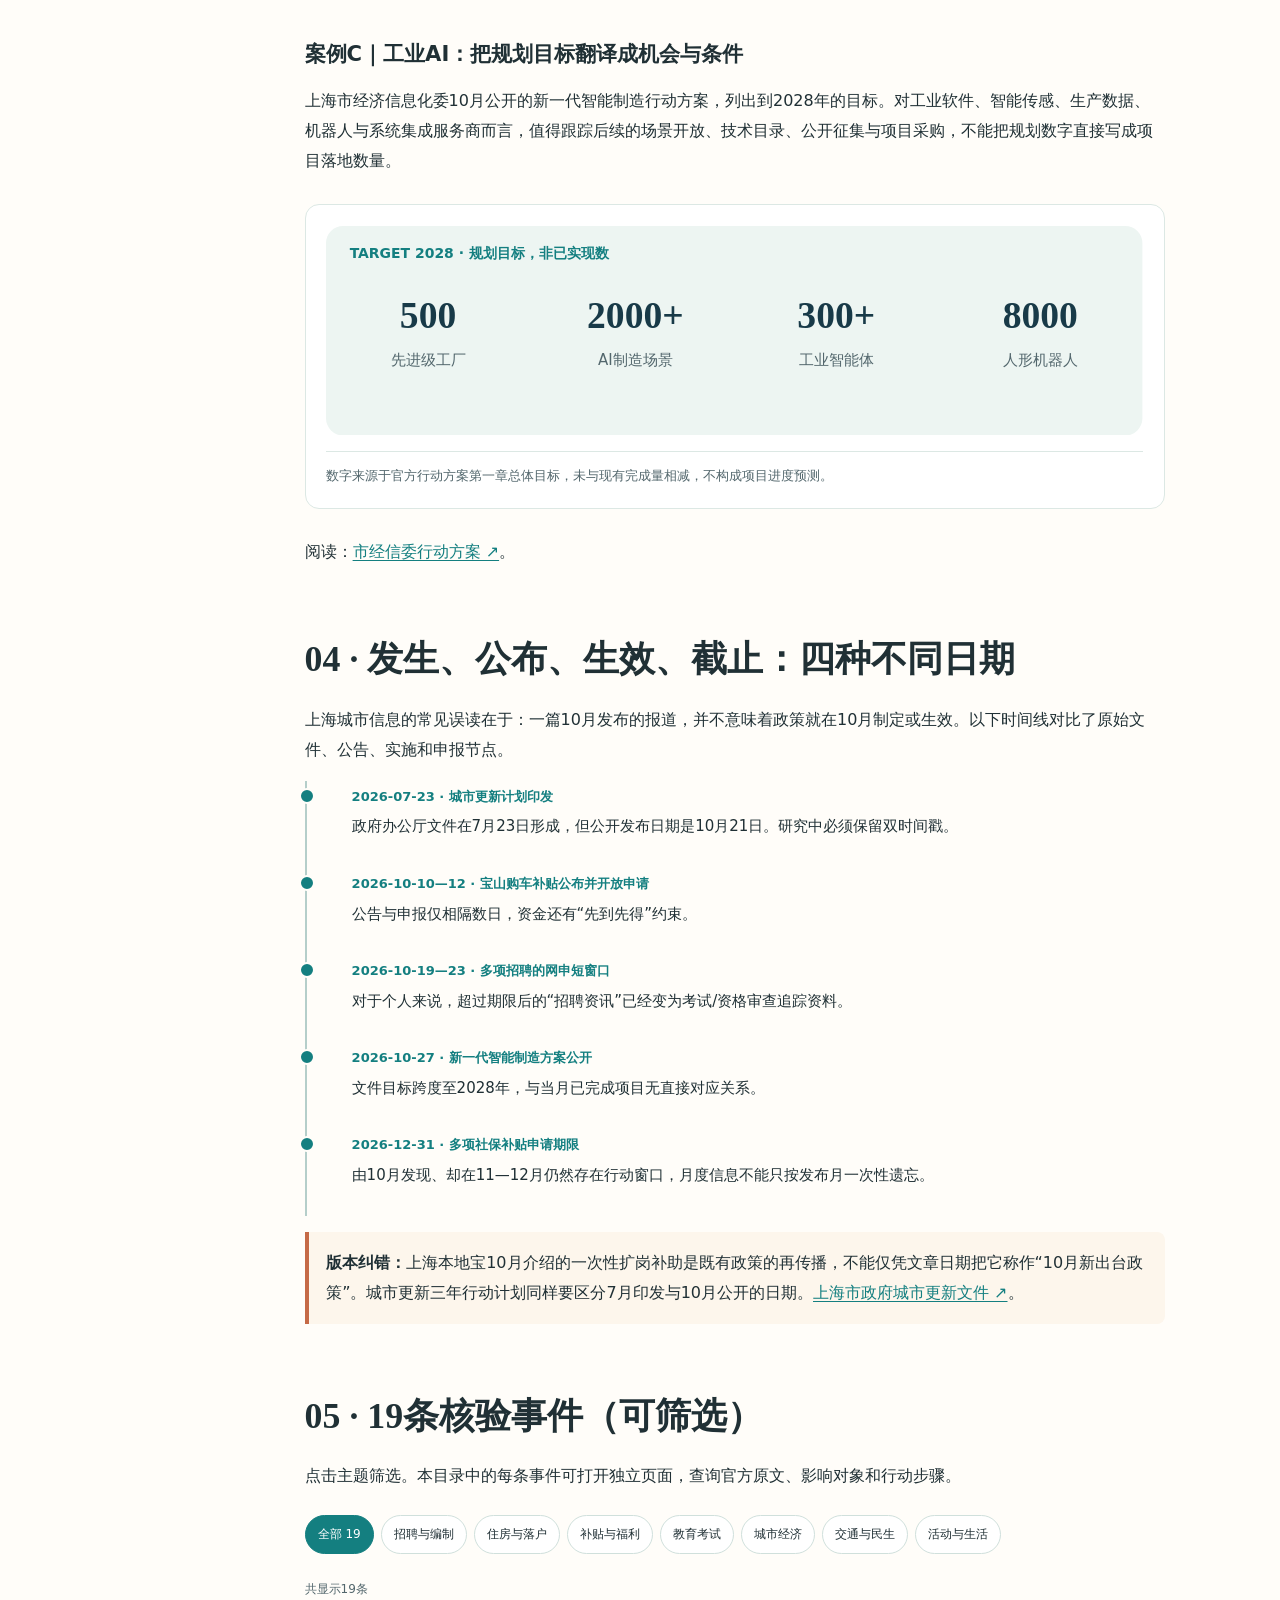
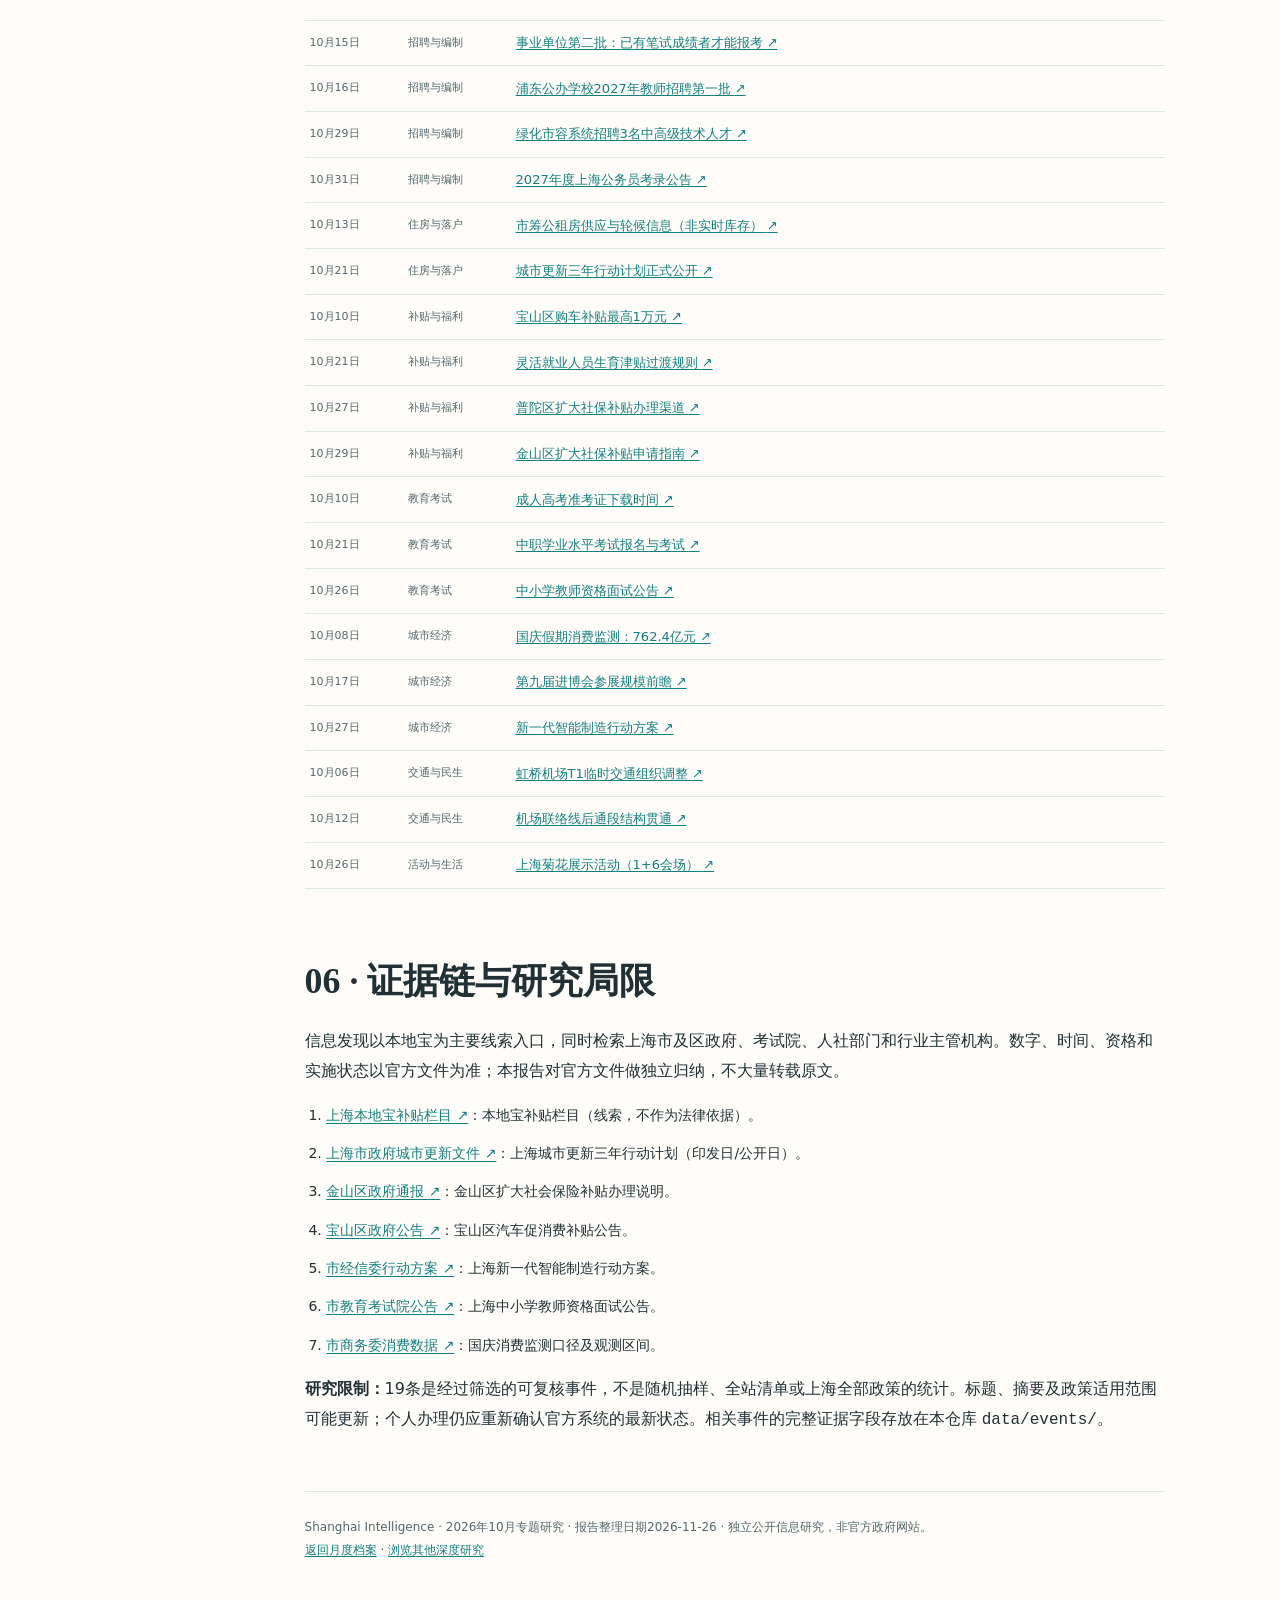
==== commit 250381bb: "docs: audit October source dates and run mobile/browser QA on monthly report" ====
--- a/content/reports/october-2026-shanghai-intelligence/index.html
+++ b/content/reports/october-2026-shanghai-intelligence/index.html
@@ -17,7 +17,7 @@
 .record-list{padding:0;margin:1.2rem 0;list-style:none;border-top:1px solid var(--border)}.record{display:grid;grid-template-columns:88px 98px 1fr;gap:10px;align-items:center;padding:12px 5px;border-bottom:1px solid var(--border);font-size:13px}.record a{line-height:1.55}.record-date,.record-topic{font-size:11px;color:var(--muted)}.record[hidden]{display:none}
 .sources{font-size:14px;padding-left:1.35rem}.sources li{margin-bottom:12px;overflow-wrap:anywhere}footer{margin-top:3.5rem;border-top:1px solid var(--border);padding:1.5rem 0;color:var(--muted);font-size:12px}
 @media(max-width:900px){.layout{display:block;padding:2rem 1.2rem 5rem}.toc{position:static;max-height:none;border-bottom:1px solid var(--border);padding-bottom:.7rem;margin-bottom:2rem}.toc a{display:inline-block;border-left:0;border-bottom:2px solid transparent;padding:.45rem .3rem}}
-@media(max-width:480px){body{font-size:15px}.layout{padding:1.4rem 1rem 4rem}.summary-grid{grid-template-columns:repeat(3,1fr)}.summary-grid div{padding:11px}.summary-grid strong{font-size:25px}.summary-grid span{font-size:10px}.measures{grid-template-columns:1fr}.measure{padding:15px}.measure strong{font-size:26px}.record{grid-template-columns:62px 65px 1fr;gap:5px;font-size:12px}.record-date,.record-topic{font-size:10px}figure{padding:.6rem}section{margin-top:3.1rem}}
+@media(max-width:480px){body{font-size:15px}.layout{padding:1.4rem 1rem 4rem}.summary-grid{grid-template-columns:repeat(3,1fr)}.summary-grid div{padding:11px}.summary-grid strong{font-size:25px}.summary-grid span{font-size:10px}.measures{grid-template-columns:1fr}.measure{padding:15px}.measure strong{font-size:26px}.record{grid-template-columns:62px 65px 1fr;gap:5px;font-size:12px}.record-date,.record-topic{font-size:10px}figure{padding:.6rem;overflow-x:auto}figure svg{width:700px;max-width:none}section{margin-top:3.1rem}}
 @media(prefers-reduced-motion:reduce){html{scroll-behavior:auto}*,*::before,*::after{animation:none!important;transition:none!important}}
 @media print{body{background:white;color:black;font-size:11pt}.layout{display:block;padding:0}.toc,.skip,.control-row{display:none!important}figure,.measure,.insight{break-inside:avoid}section{margin-top:1.7rem}.record{break-inside:avoid}}
 </style></head><body><a class="skip" href="#content">跳转到正文</a>
@@ -93,7 +93,7 @@
 <div class="control-row" role="group" aria-label="专题筛选">
 <button type="button" data-filter="all" aria-pressed="true">全部 19</button><button type="button" data-filter="jobs" aria-pressed="false">招聘与编制</button><button type="button" data-filter="housing" aria-pressed="false">住房与落户</button><button type="button" data-filter="benefits" aria-pressed="false">补贴与福利</button><button type="button" data-filter="education" aria-pressed="false">教育考试</button><button type="button" data-filter="economy" aria-pressed="false">城市经济</button><button type="button" data-filter="mobility" aria-pressed="false">交通与民生</button><button type="button" data-filter="lifestyle" aria-pressed="false">活动与生活</button></div>
 <p class="count" id="filter-count" aria-live="polite">共显示19条</p>
-<ol class="record-list" id="record-list"><li class="record" data-topic="jobs"><span class="record-date">10月15日</span><span class="record-topic">招聘与编制</span><a href="/shanghai-intelligence/events/sh-oct2026-public-institution-recruitment/">事业单位第二批：已有笔试成绩者才能报考 <span aria-hidden="true">↗</span></a></li><li class="record" data-topic="jobs"><span class="record-date">10月16日</span><span class="record-topic">招聘与编制</span><a href="/shanghai-intelligence/events/pudong-oct2026-teacher-recruitment-2027/">浦东公办学校2027年教师招聘第一批 <span aria-hidden="true">↗</span></a></li><li class="record" data-topic="jobs"><span class="record-date">10月30日</span><span class="record-topic">招聘与编制</span><a href="/shanghai-intelligence/events/sh-oct2026-greenery-specialist-recruitment/">绿化市容系统招聘3名中高级技术人才 <span aria-hidden="true">↗</span></a></li><li class="record" data-topic="jobs"><span class="record-date">10月31日</span><span class="record-topic">招聘与编制</span><a href="/shanghai-intelligence/events/sh-oct2026-civil-service-2027/">2027年度上海公务员考录公告 <span aria-hidden="true">↗</span></a></li><li class="record" data-topic="housing"><span class="record-date">10月13日</span><span class="record-topic">住房与落户</span><a href="/shanghai-intelligence/events/sh-oct2026-rental-housing-public-supply/">市筹公租房供应与轮候信息（非实时库存） <span aria-hidden="true">↗</span></a></li><li class="record" data-topic="housing"><span class="record-date">10月21日</span><span class="record-topic">住房与落户</span><a href="/shanghai-intelligence/events/sh-oct2026-urban-renewal-2026-2028/">城市更新三年行动计划正式公开 <span aria-hidden="true">↗</span></a></li><li class="record" data-topic="benefits"><span class="record-date">10月10日</span><span class="record-topic">补贴与福利</span><a href="/shanghai-intelligence/events/baoshan-oct2026-car-purchase-subsidy/">宝山区购车补贴最高1万元 <span aria-hidden="true">↗</span></a></li><li class="record" data-topic="benefits"><span class="record-date">10月20日</span><span class="record-topic">补贴与福利</span><a href="/shanghai-intelligence/events/sh-oct2026-flexible-employment-maternity/">灵活就业人员生育津贴过渡规则 <span aria-hidden="true">↗</span></a></li><li class="record" data-topic="benefits"><span class="record-date">10月27日</span><span class="record-topic">补贴与福利</span><a href="/shanghai-intelligence/events/putuo-oct2026-expanded-social-insurance-guide/">普陀区扩大社保补贴办理渠道 <span aria-hidden="true">↗</span></a></li><li class="record" data-topic="benefits"><span class="record-date">10月29日</span><span class="record-topic">补贴与福利</span><a href="/shanghai-intelligence/events/jinshan-oct2026-expanded-social-insurance/">金山区扩大社保补贴申请指南 <span aria-hidden="true">↗</span></a></li><li class="record" data-topic="education"><span class="record-date">10月10日</span><span class="record-topic">教育考试</span><a href="/shanghai-intelligence/events/sh-oct2026-adult-exam-ticket/">成人高考准考证下载时间 <span aria-hidden="true">↗</span></a></li><li class="record" data-topic="education"><span class="record-date">10月21日</span><span class="record-topic">教育考试</span><a href="/shanghai-intelligence/events/sh-oct2026-vocational-academic-exam/">中职学业水平考试报名与考试 <span aria-hidden="true">↗</span></a></li><li class="record" data-topic="education"><span class="record-date">10月26日</span><span class="record-topic">教育考试</span><a href="/shanghai-intelligence/events/sh-oct2026-teacher-cert-interview/">中小学教师资格面试公告 <span aria-hidden="true">↗</span></a></li><li class="record" data-topic="economy"><span class="record-date">10月08日</span><span class="record-topic">城市经济</span><a href="/shanghai-intelligence/events/sh-oct2026-national-day-consumption-data/">国庆假期消费监测：762.4亿元 <span aria-hidden="true">↗</span></a></li><li class="record" data-topic="economy"><span class="record-date">10月17日</span><span class="record-topic">城市经济</span><a href="/shanghai-intelligence/events/sh-oct2026-ciie-exhibitor-brief/">第九届进博会参展规模前瞻 <span aria-hidden="true">↗</span></a></li><li class="record" data-topic="economy"><span class="record-date">10月27日</span><span class="record-topic">城市经济</span><a href="/shanghai-intelligence/events/sh-oct2026-ai-manufacturing-plan/">新一代智能制造行动方案 <span aria-hidden="true">↗</span></a></li><li class="record" data-topic="mobility"><span class="record-date">10月05日</span><span class="record-topic">交通与民生</span><a href="/shanghai-intelligence/events/sh-oct2026-hongqiao-airport-t1-walkway/">虹桥机场T1临时交通组织调整 <span aria-hidden="true">↗</span></a></li><li class="record" data-topic="mobility"><span class="record-date">10月12日</span><span class="record-topic">交通与民生</span><a href="/shanghai-intelligence/events/sh-oct2026-airport-link-structural-progress/">机场联络线后通段结构贯通 <span aria-hidden="true">↗</span></a></li><li class="record" data-topic="lifestyle"><span class="record-date">10月26日</span><span class="record-topic">活动与生活</span><a href="/shanghai-intelligence/events/sh-oct2026-chrysanthemum-citywide-festival/">上海菊花展示活动（1+6会场） <span aria-hidden="true">↗</span></a></li></ol>
+<ol class="record-list" id="record-list"><li class="record" data-topic="jobs"><span class="record-date">10月15日</span><span class="record-topic">招聘与编制</span><a href="/shanghai-intelligence/events/sh-oct2026-public-institution-recruitment/">事业单位第二批：已有笔试成绩者才能报考 <span aria-hidden="true">↗</span></a></li><li class="record" data-topic="jobs"><span class="record-date">10月16日</span><span class="record-topic">招聘与编制</span><a href="/shanghai-intelligence/events/pudong-oct2026-teacher-recruitment-2027/">浦东公办学校2027年教师招聘第一批 <span aria-hidden="true">↗</span></a></li><li class="record" data-topic="jobs"><span class="record-date">10月29日</span><span class="record-topic">招聘与编制</span><a href="/shanghai-intelligence/events/sh-oct2026-greenery-specialist-recruitment/">绿化市容系统招聘3名中高级技术人才 <span aria-hidden="true">↗</span></a></li><li class="record" data-topic="jobs"><span class="record-date">10月31日</span><span class="record-topic">招聘与编制</span><a href="/shanghai-intelligence/events/sh-oct2026-civil-service-2027/">2027年度上海公务员考录公告 <span aria-hidden="true">↗</span></a></li><li class="record" data-topic="housing"><span class="record-date">10月13日</span><span class="record-topic">住房与落户</span><a href="/shanghai-intelligence/events/sh-oct2026-rental-housing-public-supply/">市筹公租房供应与轮候信息（非实时库存） <span aria-hidden="true">↗</span></a></li><li class="record" data-topic="housing"><span class="record-date">10月21日</span><span class="record-topic">住房与落户</span><a href="/shanghai-intelligence/events/sh-oct2026-urban-renewal-2026-2028/">城市更新三年行动计划正式公开 <span aria-hidden="true">↗</span></a></li><li class="record" data-topic="benefits"><span class="record-date">10月10日</span><span class="record-topic">补贴与福利</span><a href="/shanghai-intelligence/events/baoshan-oct2026-car-purchase-subsidy/">宝山区购车补贴最高1万元 <span aria-hidden="true">↗</span></a></li><li class="record" data-topic="benefits"><span class="record-date">10月21日</span><span class="record-topic">补贴与福利</span><a href="/shanghai-intelligence/events/sh-oct2026-flexible-employment-maternity/">灵活就业人员生育津贴过渡规则 <span aria-hidden="true">↗</span></a></li><li class="record" data-topic="benefits"><span class="record-date">10月27日</span><span class="record-topic">补贴与福利</span><a href="/shanghai-intelligence/events/putuo-oct2026-expanded-social-insurance-guide/">普陀区扩大社保补贴办理渠道 <span aria-hidden="true">↗</span></a></li><li class="record" data-topic="benefits"><span class="record-date">10月29日</span><span class="record-topic">补贴与福利</span><a href="/shanghai-intelligence/events/jinshan-oct2026-expanded-social-insurance/">金山区扩大社保补贴申请指南 <span aria-hidden="true">↗</span></a></li><li class="record" data-topic="education"><span class="record-date">10月10日</span><span class="record-topic">教育考试</span><a href="/shanghai-intelligence/events/sh-oct2026-adult-exam-ticket/">成人高考准考证下载时间 <span aria-hidden="true">↗</span></a></li><li class="record" data-topic="education"><span class="record-date">10月21日</span><span class="record-topic">教育考试</span><a href="/shanghai-intelligence/events/sh-oct2026-vocational-academic-exam/">中职学业水平考试报名与考试 <span aria-hidden="true">↗</span></a></li><li class="record" data-topic="education"><span class="record-date">10月26日</span><span class="record-topic">教育考试</span><a href="/shanghai-intelligence/events/sh-oct2026-teacher-cert-interview/">中小学教师资格面试公告 <span aria-hidden="true">↗</span></a></li><li class="record" data-topic="economy"><span class="record-date">10月08日</span><span class="record-topic">城市经济</span><a href="/shanghai-intelligence/events/sh-oct2026-national-day-consumption-data/">国庆假期消费监测：762.4亿元 <span aria-hidden="true">↗</span></a></li><li class="record" data-topic="economy"><span class="record-date">10月17日</span><span class="record-topic">城市经济</span><a href="/shanghai-intelligence/events/sh-oct2026-ciie-exhibitor-brief/">第九届进博会参展规模前瞻 <span aria-hidden="true">↗</span></a></li><li class="record" data-topic="economy"><span class="record-date">10月27日</span><span class="record-topic">城市经济</span><a href="/shanghai-intelligence/events/sh-oct2026-ai-manufacturing-plan/">新一代智能制造行动方案 <span aria-hidden="true">↗</span></a></li><li class="record" data-topic="mobility"><span class="record-date">10月06日</span><span class="record-topic">交通与民生</span><a href="/shanghai-intelligence/events/sh-oct2026-hongqiao-airport-t1-walkway/">虹桥机场T1临时交通组织调整 <span aria-hidden="true">↗</span></a></li><li class="record" data-topic="mobility"><span class="record-date">10月12日</span><span class="record-topic">交通与民生</span><a href="/shanghai-intelligence/events/sh-oct2026-airport-link-structural-progress/">机场联络线后通段结构贯通 <span aria-hidden="true">↗</span></a></li><li class="record" data-topic="lifestyle"><span class="record-date">10月26日</span><span class="record-topic">活动与生活</span><a href="/shanghai-intelligence/events/sh-oct2026-chrysanthemum-citywide-festival/">上海菊花展示活动（1+6会场） <span aria-hidden="true">↗</span></a></li></ol>
 </section>
 <section id="sources"><h2>06 · 证据链与研究局限</h2>
 <p>信息发现以本地宝为主要线索入口，同时检索上海市及区政府、考试院、人社部门和行业主管机构。数字、时间、资格和实施状态以官方文件为准；本报告对官方文件做独立归纳，不大量转载原文。</p>
